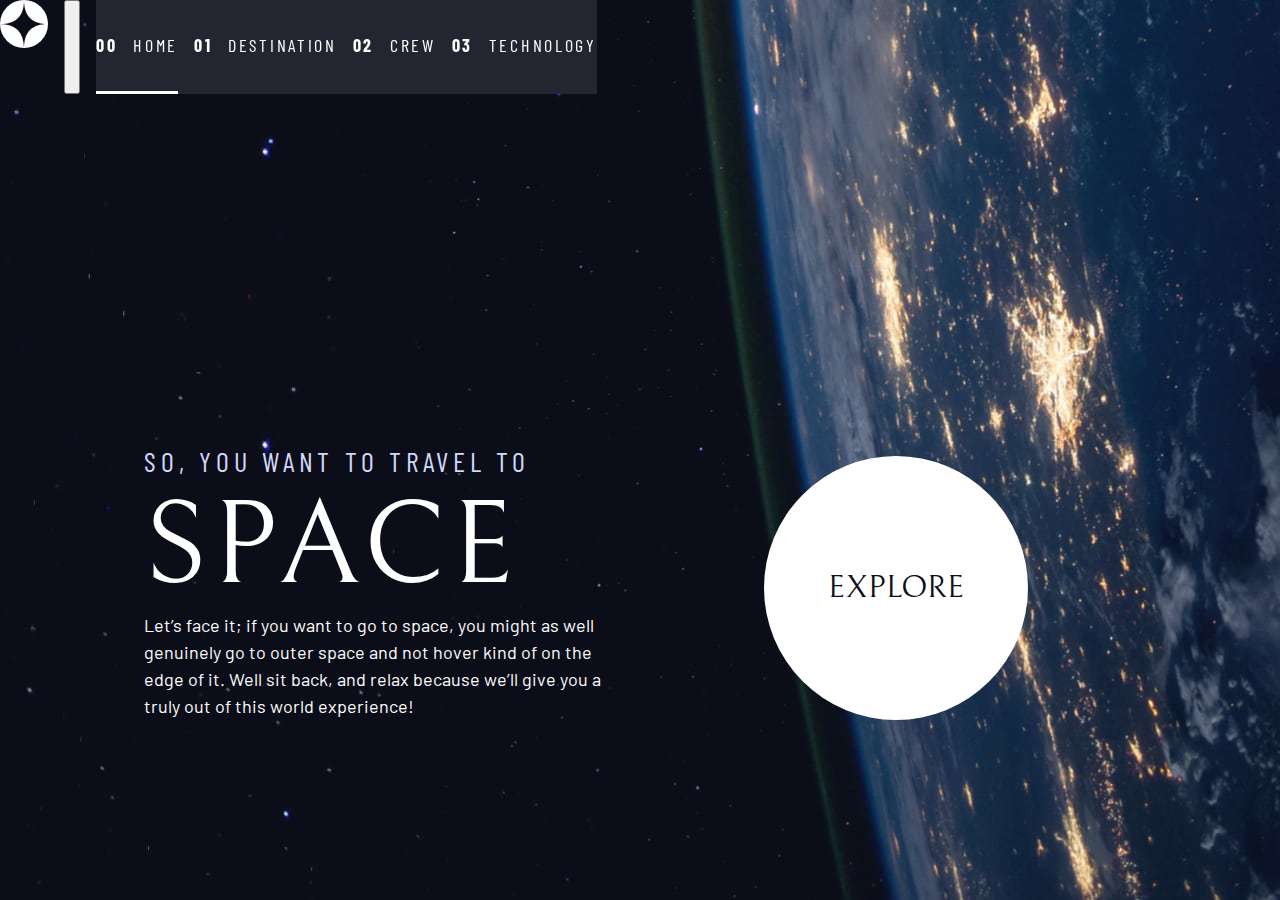
==== index.html @ 9d327614 "Trabajando con el index y su nevegación" ====
<!DOCTYPE html>
<html lang="en">
<head>
  <meta charset="UTF-8">
  <meta name="viewport" content="width=device-width, initial-scale=1.0">

  <link rel="icon" type="image/png" sizes="32x32" href="./assets/favicon-32x32.png">
  <!-- Google fonts -->
  <link rel="preconnect" href="https://fonts.googleapis.com">
  <link rel="preconnect" href="https://fonts.gstatic.com" crossorigin>
  <link href="https://fonts.googleapis.com/css2?family=Barlow+Condensed:wght@400;700&family=Bellefair&family=Barlow:wght@400;700&display=swap" rel="stylesheet">
  
  <!-- Our custom CSS -->
  <link rel="stylesheet" href="index.css">

  <title>Frontend Mentor | Space tourism website</title>
</head>
<body class="home">

  <header class="primary-header flex">
    <div>
      <img class="logo" src="./assets/shared/logo.svg" alt="space tourism logo">
    </div>  
    <button class="mobile-nav-toggle" aria-controls="primary-navigation"><span class="sr-only" aria-expanded="false">Menu</span></button>
    <nav>
      <ul id="primary-navigation" class="primary-navigation underline-indicators flex">
        <li class="active"><a class="ff-sans-cond uppercase text-white letter-spacing-2" href="index.html"><span>00</span> Home</a></li>
        <li><a class="ff-sans-cond uppercase text-white letter-spacing-2" href="destination.html"><span>01</span> Destination</a></li>
        <li><a class="ff-sans-cond uppercase text-white letter-spacing-2" href="crew.html"><span>02</span> Crew</a></li>
        <li><a class="ff-sans-cond uppercase text-white letter-spacing-2" href="technology"><span>03</span> Technology</a></li>
      </ul>
    </nav>
  </header>

  <div class="grid-container grid-container--home">
    <div>
      <h1 class="text-accent fs-500 ff-sans-cond uppercase letter-spacing-1">So, you want to travel to
      <span class="d-block fs-900 ff-serif text-white">Space</span></h1>
      <p>Let’s face it; if you want to go to space, you might as well genuinely go to 
      outer space and not hover kind of on the edge of it. Well sit back, and relax 
      because we’ll give you a truly out of this world experience!</p> 
    </div>
    <div>
      <a href="#" class="large-button uppercase ff-serif text-dark bg-white">Explore</a>
    </div>  
  </div>

  
</body>
</html>
---- index.css ----
/* ------------------- */
/* Custom properties   */
/* ------------------- */

:root {
  /* colors */
  --clr-dark: 230 35% 7%;
  --clr-light: 231 77% 90%;
  --clr-white: 0 0% 100%;
  
  /* font-sizes */
  --fs-900: clamp(5rem, 8vw + 1rem, 9.375rem);
  --fs-800: 3.5rem;
  --fs-700: 1.5rem;
  --fs-600: 1rem;
  --fs-500: 1.75rem;
  --fs-400: 0.9375rem;
  --fs-300: 1rem;
  --fs-200: 0.875rem;
 
  /* font-families */
  --ff-serif: "Bellefair", serif;
  --ff-sans-cond: "Barlow Condensed", sans-serif;
  --ff-sans-normal: "Barlow", sans-serif;
}

@media (min-width: 35em) {
  :root {
  /* font-sizes */
  --fs-800: 5rem;
  --fs-700: 2.5rem;
  --fs-600: 1.5rem;
  --fs-400: 1rem;
  }
}

@media (min-width: 45em) {
  :root {
  /* font-sizes */
  --fs-800: 6.25rem;
  --fs-700: 3.5rem;
  --fs-600: 2rem;
  --fs-400: 1.125rem;
  }
}


/* ------------------- */
/* Reset               */
/* ------------------- */

/* https://piccalil.li/blog/a-modern-css-reset/ */

/* Box sizing */
*,
*::before,
*::after {
  box-sizing: border-box;
}

/* Reset margins */
body,
h1,
h2,
h3,
h4,
h5,
p,
figure,
picture {
  margin: 0; 
}

h1,
h2,
h3,
h4,
h5,
h6,
p {
  font-weight: 400;
}

/* set up the body */
body {
  font-family: var(--ff-sans-normal);
  font-size: var(--fs-400);
  color: hsl( var(--clr-white) );
  background-color: hsl( var(--clr-dark) );
  line-height: 1.5;
  min-height: 100vh;

  display: grid;
  grid-template-rows: min-content 1fr;
}

/* make images easier to work with */
img,
picutre {
  max-width: 100%;
  display: block;
}

/* make form elements easier to work with */
input,
button,
textarea,
select {
  font: inherit;
}

/* remove animations for people who've turned them off */
@media (prefers-reduced-motion: reduce) {  
  *,
  *::before,
  *::after {
    animation-duration: 0.01ms !important;
    animation-iteration-count: 1 !important;
    transition-duration: 0.01ms !important;
    scroll-behavior: auto !important;
  }
}


/* ------------------- */
/* Utility classes     */
/* ------------------- */

/* general */

.flex {
  display: flex;
  gap: var(--gap, 1rem);
}

.grid {
  display: grid;
  gap: var(--gap, 1rem);
}

.d-block {
  display: block;
}

.flow > *:where(:not(:first-child)) {
  margin-top: var(--flow-space, 1rem);
}

.container {
  padding-inline: 2em;
  margin-inline: auto;
  max-width: 80rem;
}

.grid-container {
  text-align: center;
  display: grid;
  place-items: center;
  padding-inline: 1rem;
}

.grid-container * {
  max-width: 50ch;
}

@media (min-width: 45em) {
  .grid-container {
    text-align: left;
    column-gap: var(--container--gap, 2rem);
    grid-template-columns: minmax(1rem, 1fr) repeat(2, minmax(0, 30rem)) minmax(1rem, 1fr);
  }

  .grid-container > *:first-child {
    grid-column: 2; 
  }
  
  .grid-container > *:last-child {
    grid-column: 3; 
  }

  .grid-container--home {
    padding-bottom: max(6rem, 20vh);
    align-items: end;
  }
}

.sr-only {
  position: absolute; 
  width: 1px;
  height: 1px;
  padding: 0;
  margin: -1px; 
  overflow: hidden;
  clip: rect(0, 0, 0, 0);
  white-space: nowrap; /* added line */
  border: 0;
}

/* colors */

.bg-dark { background-color: hsl( var(--clr-dark) );}
.bg-accent { background-color: hsl( var(--clr-light) );}
.bg-white { background-color: hsl( var(--clr-white) );}

.text-dark { color: hsl( var(--clr-dark) );}
.text-accent { color: hsl( var(--clr-light) );}
.text-white { color: hsl( var(--clr-white) );}

/* typography */

.ff-serif { font-family: var(--ff-serif); } 
.ff-sans-cond { font-family: var(--ff-sans-cond); } 
.ff-sans-normal { font-family: var(--ff-sans-normal); } 

.letter-spacing-1 { letter-spacing: 4.75px; } 
.letter-spacing-2 { letter-spacing: 2.7px; } 
.letter-spacing-3 { letter-spacing: 2.35px; } 

.uppercase { text-transform: uppercase; }

.fs-900 { font-size: var(--fs-900); }
.fs-800 { font-size: var(--fs-800); }
.fs-700 { font-size: var(--fs-700); }
.fs-600 { font-size: var(--fs-600); }
.fs-500 { font-size: var(--fs-500); }
.fs-400 { font-size: var(--fs-400); }
.fs-300 { font-size: var(--fs-300); }
.fs-200 { font-size: var(--fs-200); }

.fs-900,
.fs-800,
.fs-700,
.fs-600 {
  line-height: 1.1;
}

.numbered-title {
  font-family: var(--ff-sans-cond); 
  font-size: var(--fs-500);
  text-transform: uppercase;
  letter-spacing: 4.72px; 
}

.numbered-title span {
  margin-right: .5em;
  font-weight: 700;
  color: hsl( var(--clr-white) / .25 );
}

/* ------------------- */
/* Components          */
/* ------------------- */

.large-button {
  font-size: 2rem;
  position: relative;
  z-index: 1;
  display: inline-grid;
  place-items: center;
  padding: 0 2em;
  border-radius: 50%;
  aspect-ratio: 1;  
  text-decoration: none;
}

.large-button::after {
  content: '';
  position: absolute;
  z-index: -1;
  width: 100%;
  height: 100%;
  background: hsl( var(--clr-white) / .15 );
  border-radius: 50%;
  opacity: 0;
  transition: opacity 500ms linear, transform 750ms ease-in-out;
}

.large-button:hover::after,
.large-button:focus::after {
  opacity: 1;
  transform: scale(1.5);
}

.primary-navigation {
  --underline-gap: 2rem;
  list-style: none;
  padding: 0;
  margin: 0;
  background: hsl( var(--clr-white) / .1 );
  backdrop-filter: blur(1.5rem);
}

/* @supports(backdrop-filter: blur(1.5rem)) {
  .primary-navigation {
    background: hsl( var(--clr-white) / .1 );
    backdrop-filter: blur(1.5rem);
  }
} */

@media (max-width: 35rem) {
  .primary-navigation {
    --underline-gap: .5rem;
    position: fixed;
    z-index: 2;
    inset: 0 0 0 30%;
    list-style: none;
    padding: min(20rem, 15vh) 2rem;
    margin: 0;
    flex-direction: column;
  }
}

.primary-navigation a {
  text-decoration: none;
}

.primary-navigation a > span {
  font-weight: 700;
  margin-right: .5em;
}

.underline-indicators > * {
  cursor: pointer;
  padding: var(--underline-gap, 1rem) 0;
  border: 0;
  border-bottom: .2rem solid hsl( var(--clr-white) / 0 );
}

.underline-indicators > *:hover,
.underline-indicators > *:focus {
  border-color: hsl( var(--clr-white) / .5 );
}

@media (min-width: 35rem) {
  .underline-indicators > .active, 
  .underline-indicators > [aria-selected="true"] {
    color: hsl( var(--clr-white) / 1 );
    border-color: hsl( var(--clr-white) / 1 );
  }
}

.tab-list {
  --gap: 2rem;
}

.dot-indicators > * {
  cursor: pointer;
  border: 0;
  border-radius: 50%;
  aspect-ratio: 1;
  padding: .5em;
  background-color: hsl( var(--clr-white) / .25 );
}

.dot-indicators > *:hover,
.dot-indicators > *:focus {
  background-color: hsl( var(--clr-white) / .5 );
}

.dot-indicators > [aria-selected="true"] {
  background-color: hsl( var(--clr-white) / 1 );
}

.dot-numbers {
  counter-reset: dot-number;
}

.dot-numbers > * {
  position: relative;
  display: grid;
  align-self: center;
  justify-self: center;
  cursor: pointer;
  border-radius: 50%;
  aspect-ratio: 1;
  padding: 0 2.5em;
  background-color: hsl( var(--clr-white) / 0 );
  border: 1px solid hsl( var(--clr-white) / .25 );
}

.dot-numbers > *::after {
  content: '';
  counter-increment: dot-number;
  content:counter(dot-number); 
  font-size: var(--fs-600);
  font-family: var(--ff-serif);
  color: hsl( var(--clr-white) );
  position:absolute;
  display: flex;
  align-items: center;
  justify-content: center;
  width: 100%;
  height: 100%;
}

.dot-numbers > *:hover,
.dot-numbers > *:focus {
  border-color:hsl( var(--clr-white) / 1 );
}

.dot-numbers > [aria-selected="true"],
.dot-numbers > [aria-selected="true"]::after {
  border-radius: 50%;
  background-color: hsl( var(--clr-white) / 1 );
  border-color:hsl( var(--clr-white) / 1 );
  color: hsl( var(--clr-dark) );
}

/* --------------------------- */
/* Page especific background   */
/* --------------------------- */
body {
  background-size: cover;
  background-position: bottom center;
}

/* home */

.home {
  background-image: url(./assets/home/background-home-mobile.jpg);
}

@media(min-width: 35rem) {
  .home {
    background-position: center center;
    background-image: url(./assets/home/background-home-tablet.jpg);
  }
}

@media(min-width: 45rem) {
  .home {
    background-image: url(./assets/home/background-home-desktop.jpg);
  }
}
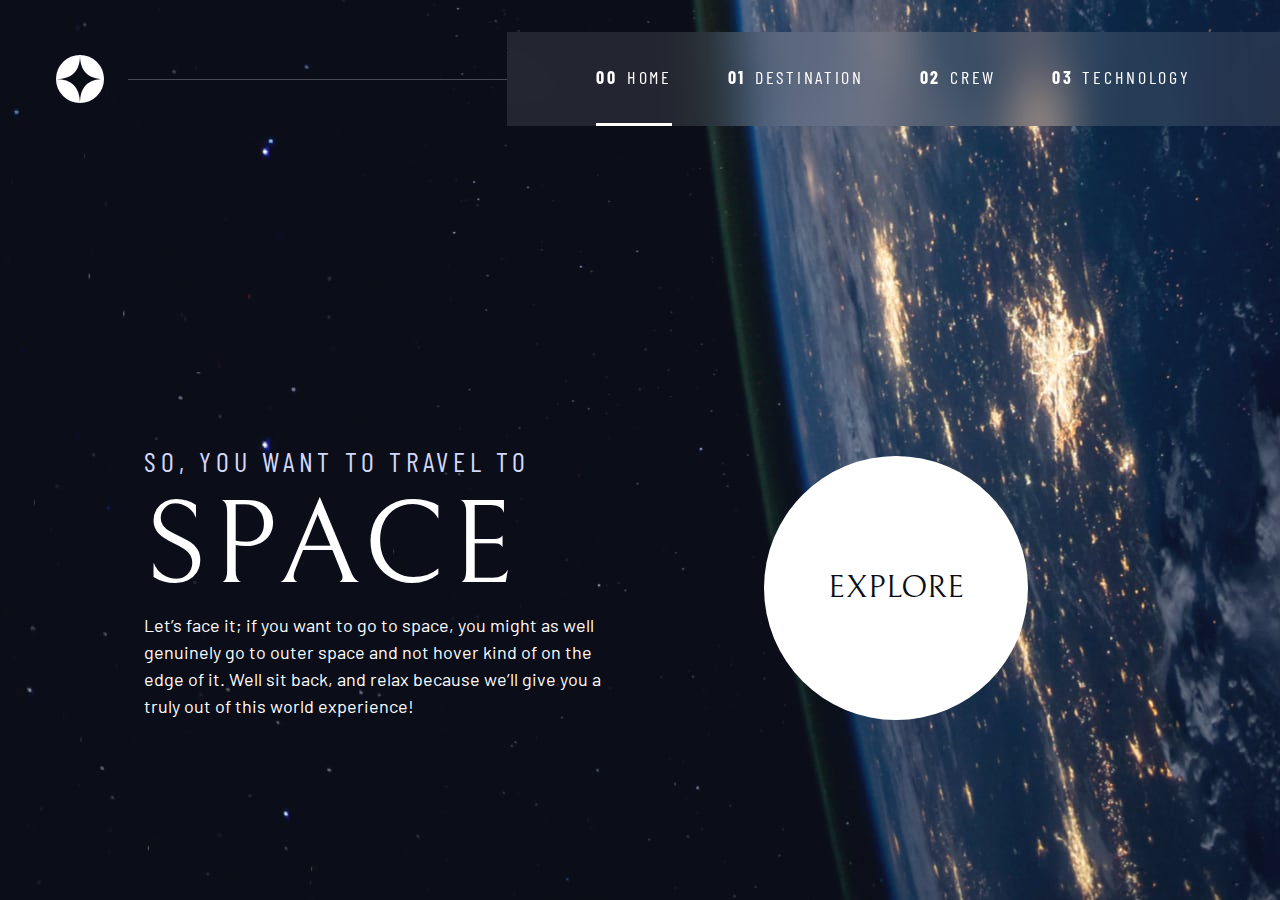
==== commit 84a99176: "Terminé el index responsive y accesible" ====
--- a/index.html
+++ b/index.html
@@ -12,27 +12,27 @@
   
   <!-- Our custom CSS -->
   <link rel="stylesheet" href="index.css">
-
   <title>Frontend Mentor | Space tourism website</title>
+  <script src="index.js" defer></script>
 </head>
 <body class="home">
-
+  <a class="skip-to-content" href="#main">Skip to content</a>
   <header class="primary-header flex">
     <div>
       <img class="logo" src="./assets/shared/logo.svg" alt="space tourism logo">
     </div>  
     <button class="mobile-nav-toggle" aria-controls="primary-navigation"><span class="sr-only" aria-expanded="false">Menu</span></button>
     <nav>
-      <ul id="primary-navigation" class="primary-navigation underline-indicators flex">
-        <li class="active"><a class="ff-sans-cond uppercase text-white letter-spacing-2" href="index.html"><span>00</span> Home</a></li>
-        <li><a class="ff-sans-cond uppercase text-white letter-spacing-2" href="destination.html"><span>01</span> Destination</a></li>
-        <li><a class="ff-sans-cond uppercase text-white letter-spacing-2" href="crew.html"><span>02</span> Crew</a></li>
-        <li><a class="ff-sans-cond uppercase text-white letter-spacing-2" href="technology"><span>03</span> Technology</a></li>
+      <ul id="primary-navigation" data-visible="false" class="primary-navigation underline-indicators flex">
+        <li class="active"><a class="ff-sans-cond uppercase text-white letter-spacing-2" href="index.html"><span aria-hidden="true">00</span> Home</a></li>
+        <li><a class="ff-sans-cond uppercase text-white letter-spacing-2" href="destination.html"><span aria-hidden="true">01</span> Destination</a></li>
+        <li><a class="ff-sans-cond uppercase text-white letter-spacing-2" href="crew.html"><span aria-hidden="true">02</span> Crew</a></li>
+        <li><a class="ff-sans-cond uppercase text-white letter-spacing-2" href="technology"><span aria-hidden="true">03</span> Technology</a></li>
       </ul>
     </nav>
   </header>
 
-  <div class="grid-container grid-container--home">
+  <main id="main" class="grid-container grid-container--home">
     <div>
       <h1 class="text-accent fs-500 ff-sans-cond uppercase letter-spacing-1">So, you want to travel to
       <span class="d-block fs-900 ff-serif text-white">Space</span></h1>
@@ -43,7 +43,7 @@
     <div>
       <a href="#" class="large-button uppercase ff-serif text-dark bg-white">Explore</a>
     </div>  
-  </div>
+  </main>
 
   
 </body>
--- a/index.css
+++ b/index.css
@@ -92,6 +92,9 @@
 
   display: grid;
   grid-template-rows: min-content 1fr;
+
+  /* toggle menu */
+  overflow-x: hidden;
 }
 
 /* make images easier to work with */
@@ -196,6 +199,21 @@
   border: 0;
 }
 
+.skip-to-content {
+  position: absolute;
+  z-index: 4;
+  background: hsl( var(--clr-white) );
+  color: hsl( var(--clr-dark) );
+  padding: .5em 1em;
+  margin-inline: auto;
+  transform: translateY(-100%);
+  transition: transform 250ms ease-in;
+}
+
+.skip-to-content:focus {
+  transform: translateY(0);
+}
+
 /* colors */
 
 .bg-dark { background-color: hsl( var(--clr-dark) );}
@@ -281,7 +299,19 @@
   transform: scale(1.5);
 }
 
+/* primary-header */
+
+.logo {
+  margin: 1.5rem clamp(1.5rem, 5vw, 3.5rem);
+}
+
+.primary-header {
+  justify-content: space-between;
+  align-items: center;
+}
+
 .primary-navigation {
+  --gap: clamp(1.5rem, 5vw, 3.5rem);
   --underline-gap: 2rem;
   list-style: none;
   padding: 0;
@@ -290,12 +320,26 @@
   backdrop-filter: blur(1.5rem);
 }
 
+.primary-navigation a {
+  text-decoration: none;
+  display: inline-flex;
+}
+
+.primary-navigation a > span {
+  font-weight: 700;
+  margin-right: .5em;
+}
+
 /* @supports(backdrop-filter: blur(1.5rem)) {
   .primary-navigation {
     background: hsl( var(--clr-white) / .1 );
     backdrop-filter: blur(1.5rem);
   }
 } */
+
+.mobile-nav-toggle {
+  display: none;   
+}
 
 @media (max-width: 35rem) {
   .primary-navigation {
@@ -307,16 +351,75 @@
     padding: min(20rem, 15vh) 2rem;
     margin: 0;
     flex-direction: column;
-  }
-}
-
-.primary-navigation a {
-  text-decoration: none;
-}
-
-.primary-navigation a > span {
-  font-weight: 700;
-  margin-right: .5em;
+    transform: translateX(100%);
+    transition: transform 500ms ease-in-out;
+  }
+
+  .primary-navigation[data-visible="true"] {
+    transform: translateX(0);
+  }
+
+  .primary-navigation.underline-indicators > .active {
+    border: 0;
+ }
+
+  .mobile-nav-toggle {
+    display: block;
+    position: absolute;
+    z-index: 3;
+    right: 1rem;
+    top: 2rem;
+    background: transparent;
+    background-image: url(./assets/shared/icon-hamburger.svg);
+    background-repeat: no-repeat;
+    background-position: center;
+    width: 1.5rem;
+    aspect-ratio: 1;
+    border: 0;
+  }
+
+  .mobile-nav-toggle[aria-expanded="true"] {
+    background-image: url(./assets/shared/icon-close.svg);
+  }
+
+  .mobile-nav-toggle:focus-visible {
+    outline: 5px solid hsl( var(--clr-white) );
+    outline-offset: 5px;
+  }
+
+}
+
+@media (min-width: 35em) {
+  .primary-navigation {
+    padding-inline: clamp(3rem, 7vw, 7rem);
+  }
+}
+
+@media (min-width: 35em) and (max-width: 44.999em) {
+  .primary-navigation a > span {
+    display: none;
+  }
+}
+
+@media (min-width: 45em) {
+  .primary-header::after {
+    content: '';
+    display: block;
+    position: relative;
+    height: 1px;
+    width: 100%;
+    margin-right: -2.5rem;
+    background: hsl( var(--clr-white) / .25 );
+    order: 1;
+  }
+
+  nav {
+    order: 2;
+  }
+
+  .primary-navigation {
+    margin-block: 2rem;
+  }
 }
 
 .underline-indicators > * {
@@ -331,12 +434,10 @@
   border-color: hsl( var(--clr-white) / .5 );
 }
 
-@media (min-width: 35rem) {
-  .underline-indicators > .active, 
-  .underline-indicators > [aria-selected="true"] {
-    color: hsl( var(--clr-white) / 1 );
-    border-color: hsl( var(--clr-white) / 1 );
-  }
+.underline-indicators > .active, 
+.underline-indicators > [aria-selected="true"] {
+  color: hsl( var(--clr-white) / 1 );
+  border-color: hsl( var(--clr-white) / 1 );
 }
 
 .tab-list {
@@ -347,7 +448,6 @@
   cursor: pointer;
   border: 0;
   border-radius: 50%;
-  aspect-ratio: 1;
   padding: .5em;
   background-color: hsl( var(--clr-white) / .25 );
 }
